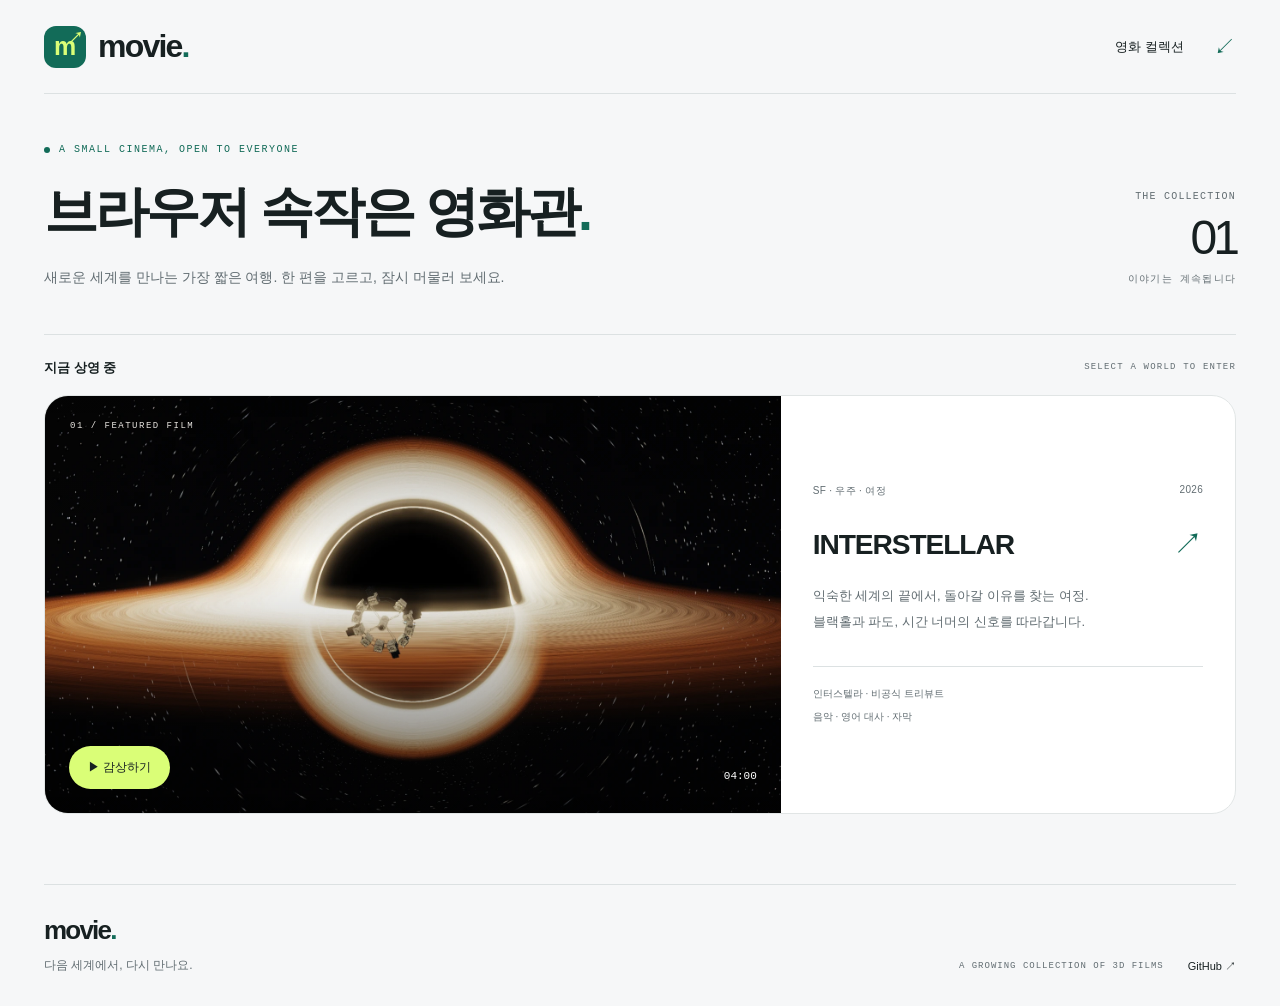
==== index.html @ a38c3e25 "Add movie catalogue and Interstellar with six Suno scores and Gemini dialogue" ====
<!doctype html>
<html lang="ko">
<head>
<meta charset="utf-8"><meta name="viewport" content="width=device-width,initial-scale=1">
<meta name="theme-color" content="#f6f7f8"><meta name="description" content="브라우저에서 만나는 작은 영화관. 음악과 이야기로 완성한 3D 영화 컬렉션.">
<meta property="og:title" content="MOVIE — 브라우저 속 작은 영화관"><meta property="og:description" content="첫 번째 상영작, INTERSTELLAR. 익숙한 세계의 끝에서 돌아갈 이유를 찾는 4분의 여정."><meta property="og:type" content="website">
<meta property="og:image" content="https://alibowbow.github.io/movie/assets/interstellar-preview.webp">
<title>MOVIE — 브라우저 속 작은 영화관</title>
<link rel="icon" href="assets/favicon.svg" type="image/svg+xml"><link rel="stylesheet" href="assets/styles.css">
<script src="assets/movies.js" defer></script><script src="assets/catalog.js" defer></script>
</head>
<body>
<a class="skip" href="#collection">상영작으로 건너뛰기</a>
<header class="header wrap"><a class="brand" href="./" aria-label="MOVIE 홈"><span class="brand-mark" aria-hidden="true">m<span>↗</span></span><strong>movie<span class="brand-dot">.</span></strong></a><a class="nav-link" href="#collection">영화 컬렉션 <span aria-hidden="true">↙</span></a></header>
<main class="wrap">
<section class="intro" aria-labelledby="title"><div><p class="eyebrow"><span class="status-dot"></span> A SMALL CINEMA, OPEN TO EVERYONE</p><h1 id="title">브라우저 속<br>작은 영화관<span class="title-dot">.</span></h1><p class="intro-copy">새로운 세계를 만나는 가장 짧은 여행.<br class="mobile-break"> 한 편을 고르고, 잠시 머물러 보세요.</p></div><div class="collection-stamp"><span>THE COLLECTION</span><strong id="count">01</strong><span>이야기는 계속됩니다</span></div></section>
<section class="collection" id="collection" aria-label="영화 컬렉션"><div class="section-label"><h2>지금 상영 중</h2><span>SELECT A WORLD TO ENTER</span></div><div id="cards" class="cards">
<article class="movie-card"><a class="movie-link" href="interstellar/"><div class="preview"><img src="assets/interstellar-preview.webp" alt="빛나는 가르강튀아 블랙홀을 향하는 우주선의 3D 장면" width="1440" height="810" fetchpriority="high"><span class="preview-label">01 / FEATURED FILM</span><span class="watch"><span aria-hidden="true">▶</span> 감상하기</span><span class="duration">04:00</span></div><div class="card-content"><div class="card-meta"><span>SF · 우주 · 여정</span><span>2026</span></div><div class="card-heading"><h3>INTERSTELLAR</h3><span class="card-arrow" aria-hidden="true">↗</span></div><p>익숙한 세계의 끝에서, 돌아갈 이유를 찾는 여정.<br>블랙홀과 파도, 시간 너머의 신호를 따라갑니다.</p><div class="card-foot"><span>인터스텔라 · 비공식 트리뷰트</span><span>음악 · 영어 대사 · 자막</span></div></div></a></article>
</div></section>
<footer class="footer"><div><a class="brand footer-brand" href="./"><strong>movie<span class="brand-dot">.</span></strong></a><p>다음 세계에서, 다시 만나요.</p></div><div class="footer-links"><span>A GROWING COLLECTION OF 3D FILMS</span><a href="https://github.com/alibowbow/movie" target="_blank" rel="noopener noreferrer">GitHub ↗</a></div></footer>
</main>
</body></html>
---- assets/styles.css ----
:root{color-scheme:light;--paper:#f6f7f8;--ink:#172021;--muted:#626d72;--green:#126b58;--lime:#dafe77;--line:#dce1e2}*{box-sizing:border-box}html{scroll-behavior:smooth;scroll-padding-top:30px}body{margin:0;background:var(--paper);color:var(--ink);font-family:Arial,"Malgun Gothic",sans-serif;-webkit-font-smoothing:antialiased}a{color:inherit;text-decoration:none}a:focus-visible{outline:3px solid var(--green);outline-offset:6px}.wrap{width:min(1512px,calc(100% - 88px));margin:auto}.skip{position:fixed;left:20px;top:-100px;z-index:10;background:var(--lime);padding:14px}.skip:focus{top:20px}.header{display:flex;align-items:center;justify-content:space-between;height:110px;border-bottom:1px solid var(--line)}.brand{display:inline-flex;align-items:center;gap:12px}.brand strong{font-size:32px;letter-spacing:-1.8px;font-weight:800}.brand-dot{color:var(--green)}.brand-mark{position:relative;display:grid;place-items:center;width:42px;height:42px;border-radius:12px;background:var(--green);color:var(--lime);font-weight:800;font-size:25px;line-height:1}.brand-mark span{font-size:15px;position:absolute;top:4px;right:3px}.nav-link{font-size:13px;display:flex;gap:30px;align-items:center}.nav-link span{font-size:22px;color:var(--green)}.intro{display:flex;justify-content:space-between;align-items:flex-end;padding:62px 0 57px}.eyebrow{display:flex;gap:9px;align-items:center;font:10px/1.5 monospace;letter-spacing:1.5px;color:var(--green);margin:0 0 23px}.status-dot{width:6px;height:6px;border-radius:100%;background:var(--green)}h1{font-size:clamp(42px,4.8vw,72px);line-height:1.16;letter-spacing:-4px;font-weight:650;margin:0}.title-dot{color:var(--green)}.intro-copy{font-size:14px;line-height:1.9;color:var(--muted);margin:22px 0 0}.mobile-break{display:none}.collection-stamp{display:flex;flex-direction:column;align-items:flex-end;gap:10px;padding-bottom:4px}.collection-stamp span{font:10px/1.5 monospace;letter-spacing:1.2px;color:var(--muted)}.collection-stamp strong{font-size:62px;font-weight:400;letter-spacing:-4px;line-height:1}.section-label{display:flex;align-items:center;justify-content:space-between;margin-bottom:18px;padding-top:24px;border-top:1px solid var(--line)}.section-label h2{font-size:13px;font-weight:600;margin:0}.section-label>span{font:9px/1.5 monospace;letter-spacing:1.2px;color:var(--muted)}.cards{display:grid;grid-template-columns:repeat(2,minmax(0,1fr));gap:28px}.movie-card{background:white;border:1px solid #e1e5e5;border-radius:24px;overflow:hidden;transition:transform .35s,box-shadow .35s;animation:arrive .8s .15s both}.movie-card:only-child{grid-column:1/-1}.movie-card:only-child .movie-link{display:grid;grid-template-columns:minmax(0,1.62fr) minmax(310px,1fr)}.movie-card:hover,.movie-card:focus-within{transform:translateY(-4px);box-shadow:0 16px 45px #1720210c}.movie-link{display:block;height:100%}.preview{position:relative;aspect-ratio:16/9;overflow:hidden;background:#080b10}.movie-card:only-child .preview{aspect-ratio:auto;min-height:350px}.preview:after{content:"";position:absolute;inset:0;background:linear-gradient(180deg,#0005,transparent 40%,#0008);pointer-events:none}.preview img{width:100%;height:100%;object-fit:cover;display:block;transition:transform 1s cubic-bezier(.2,.8,.2,1)}.movie-link:hover .preview img,.movie-link:focus-visible .preview img{transform:scale(1.045)}.preview-label{position:absolute;z-index:1;left:25px;top:24px;color:#e7e4df;font:9px/1.5 monospace;letter-spacing:1.5px}.watch{position:absolute;z-index:1;left:24px;bottom:24px;color:var(--ink);background:var(--lime);border-radius:100px;padding:13px 19px;font-size:12px;display:flex;gap:10px;align-items:center;transition:background .2s}.watch span{font-size:10px}.movie-link:hover .watch{background:#e8ffad}.duration{position:absolute;z-index:1;right:24px;bottom:28px;color:white;font:11px/1.5 monospace}.card-content{padding:29px 32px;display:flex;flex-direction:column;justify-content:center}.card-meta{display:flex;justify-content:space-between;color:var(--muted);font-size:10px;letter-spacing:.3px}.card-heading{display:flex;justify-content:space-between;align-items:center;gap:12px;margin:26px 0 18px}.card-heading h3{font-size:clamp(22px,2.2vw,36px);line-height:1.15;letter-spacing:-1.1px;margin:0;font-weight:600}.card-arrow{font-size:30px;font-weight:300;color:var(--green);transition:transform .3s}.movie-link:hover .card-arrow{transform:translate(3px,-3px)}.card-content p{color:var(--muted);font-size:13px;line-height:1.95;margin:0}.card-foot{display:flex;flex-direction:column;gap:9px;margin-top:32px;padding-top:20px;border-top:1px solid var(--line);font-size:10px;color:var(--muted)}.footer{margin:70px 0 0;padding:30px 0 32px;border-top:1px solid var(--line);display:flex;justify-content:space-between;align-items:flex-end}.footer-brand strong{font-size:26px}.footer p{font-size:12px;color:var(--muted);margin:11px 0 0}.footer-links{display:flex;align-items:center;gap:24px;font-size:11px}.footer-links span{font:9px monospace;letter-spacing:1px;color:var(--muted)}.intro>div{animation:arrive .7s both}@keyframes arrive{from{opacity:0;transform:translateY(15px)}to{opacity:1;transform:translateY(0)}}@media(min-width:1600px){.movie-card:only-child .preview{min-height:430px}}@media(max-width:1000px){.wrap{width:calc(100% - 48px)}.movie-card:only-child .movie-link{grid-template-columns:1.3fr 1fr}.card-content{padding:25px}.card-heading h3{font-size:25px}.movie-card:only-child .preview{min-height:330px}.card-foot{margin-top:24px}.footer-links span{display:none}}@media(max-width:700px){.wrap{width:calc(100% - 32px)}.header{height:80px}.brand strong{font-size:28px}.brand-mark{width:35px;height:35px;border-radius:10px;font-size:22px}.nav-link{font-size:11px;gap:14px}.intro{padding:42px 0 35px;align-items:flex-end;gap:10px}.eyebrow{font-size:8px;letter-spacing:.3px;gap:7px;margin-bottom:19px}h1{font-size:43px;letter-spacing:-2.5px}.intro-copy{font-size:12px;line-height:1.9;margin-top:19px}.mobile-break{display:block}.collection-stamp{padding-bottom:5px;gap:7px}.collection-stamp strong{font-size:40px;letter-spacing:-2px}.collection-stamp span{font-size:7px;letter-spacing:.4px}.collection-stamp span:last-child{display:none}.section-label{padding-top:20px;margin-bottom:15px}.section-label>span{font-size:7px;letter-spacing:.5px}.cards{grid-template-columns:1fr;gap:24px}.movie-card{border-radius:19px}.movie-card:only-child .movie-link{display:block}.movie-card:only-child .preview{min-height:0;aspect-ratio:16/10}.preview-label{top:20px;left:20px;font-size:8px}.watch{left:19px;bottom:18px;padding:11px 16px;font-size:11px}.duration{bottom:23px;right:20px}.card-content{padding:24px}.card-heading{margin:22px 0 14px}.card-heading h3{font-size:29px}.card-content p{font-size:12px}.card-foot{font-size:9px;gap:8px;padding-top:18px}.footer{margin-top:42px;padding:25px 0;gap:20px}.footer p{font-size:10px}.footer-links{font-size:10px}}@media(prefers-reduced-motion:reduce){html{scroll-behavior:auto}*,*:before,*:after{animation:none!important;transition:none!important;transform:none!important}}

@media(min-width:701px){.intro h1 br{display:none}.intro{padding:48px 0 43px}h1{font-size:clamp(39px,4.2vw,64px);letter-spacing:-3px}.header{height:94px}.collection-stamp strong{font-size:48px}}
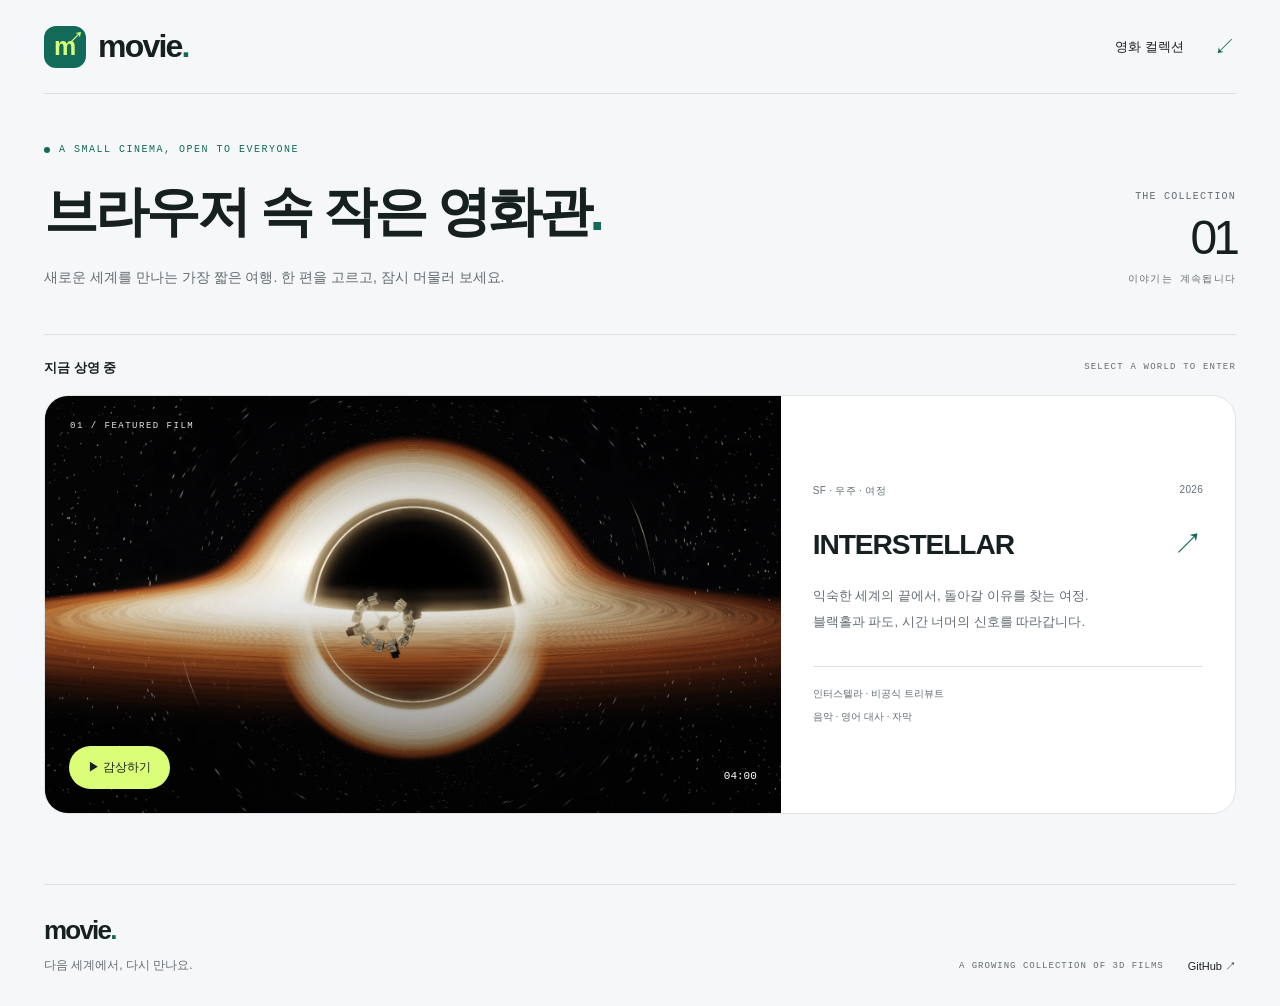
==== commit af3b470e: "Preserve Korean heading spacing on desktop" ====
--- a/index.html
+++ b/index.html
@@ -13,7 +13,7 @@
 <a class="skip" href="#collection">상영작으로 건너뛰기</a>
 <header class="header wrap"><a class="brand" href="./" aria-label="MOVIE 홈"><span class="brand-mark" aria-hidden="true">m<span>↗</span></span><strong>movie<span class="brand-dot">.</span></strong></a><a class="nav-link" href="#collection">영화 컬렉션 <span aria-hidden="true">↙</span></a></header>
 <main class="wrap">
-<section class="intro" aria-labelledby="title"><div><p class="eyebrow"><span class="status-dot"></span> A SMALL CINEMA, OPEN TO EVERYONE</p><h1 id="title">브라우저 속<br>작은 영화관<span class="title-dot">.</span></h1><p class="intro-copy">새로운 세계를 만나는 가장 짧은 여행.<br class="mobile-break"> 한 편을 고르고, 잠시 머물러 보세요.</p></div><div class="collection-stamp"><span>THE COLLECTION</span><strong id="count">01</strong><span>이야기는 계속됩니다</span></div></section>
+<section class="intro" aria-labelledby="title"><div><p class="eyebrow"><span class="status-dot"></span> A SMALL CINEMA, OPEN TO EVERYONE</p><h1 id="title">브라우저 속 <br>작은 영화관<span class="title-dot">.</span></h1><p class="intro-copy">새로운 세계를 만나는 가장 짧은 여행.<br class="mobile-break"> 한 편을 고르고, 잠시 머물러 보세요.</p></div><div class="collection-stamp"><span>THE COLLECTION</span><strong id="count">01</strong><span>이야기는 계속됩니다</span></div></section>
 <section class="collection" id="collection" aria-label="영화 컬렉션"><div class="section-label"><h2>지금 상영 중</h2><span>SELECT A WORLD TO ENTER</span></div><div id="cards" class="cards">
 <article class="movie-card"><a class="movie-link" href="interstellar/"><div class="preview"><img src="assets/interstellar-preview.webp" alt="빛나는 가르강튀아 블랙홀을 향하는 우주선의 3D 장면" width="1440" height="810" fetchpriority="high"><span class="preview-label">01 / FEATURED FILM</span><span class="watch"><span aria-hidden="true">▶</span> 감상하기</span><span class="duration">04:00</span></div><div class="card-content"><div class="card-meta"><span>SF · 우주 · 여정</span><span>2026</span></div><div class="card-heading"><h3>INTERSTELLAR</h3><span class="card-arrow" aria-hidden="true">↗</span></div><p>익숙한 세계의 끝에서, 돌아갈 이유를 찾는 여정.<br>블랙홀과 파도, 시간 너머의 신호를 따라갑니다.</p><div class="card-foot"><span>인터스텔라 · 비공식 트리뷰트</span><span>음악 · 영어 대사 · 자막</span></div></div></a></article>
 </div></section>
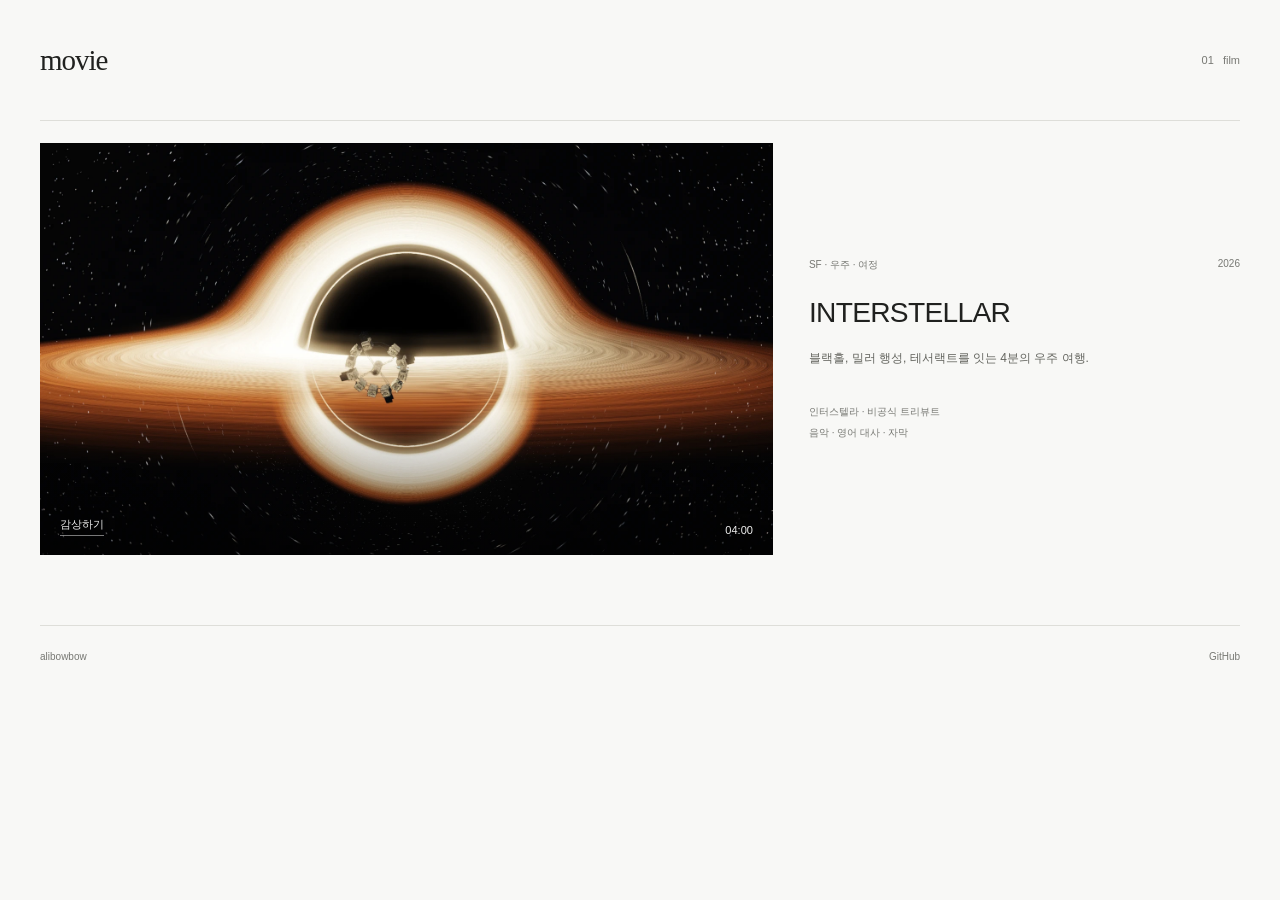
==== commit 942d0dc5: "Refine movie catalogue, revoice Cooper, add Suno wave effect and reduce playback load" ====
--- a/index.html
+++ b/index.html
@@ -1,22 +1,22 @@
-<!doctype html>
-<html lang="ko">
-<head>
-<meta charset="utf-8"><meta name="viewport" content="width=device-width,initial-scale=1">
-<meta name="theme-color" content="#f6f7f8"><meta name="description" content="브라우저에서 만나는 작은 영화관. 음악과 이야기로 완성한 3D 영화 컬렉션.">
-<meta property="og:title" content="MOVIE — 브라우저 속 작은 영화관"><meta property="og:description" content="첫 번째 상영작, INTERSTELLAR. 익숙한 세계의 끝에서 돌아갈 이유를 찾는 4분의 여정."><meta property="og:type" content="website">
-<meta property="og:image" content="https://alibowbow.github.io/movie/assets/interstellar-preview.webp">
-<title>MOVIE — 브라우저 속 작은 영화관</title>
-<link rel="icon" href="assets/favicon.svg" type="image/svg+xml"><link rel="stylesheet" href="assets/styles.css">
-<script src="assets/movies.js" defer></script><script src="assets/catalog.js" defer></script>
-</head>
-<body>
-<a class="skip" href="#collection">상영작으로 건너뛰기</a>
-<header class="header wrap"><a class="brand" href="./" aria-label="MOVIE 홈"><span class="brand-mark" aria-hidden="true">m<span>↗</span></span><strong>movie<span class="brand-dot">.</span></strong></a><a class="nav-link" href="#collection">영화 컬렉션 <span aria-hidden="true">↙</span></a></header>
-<main class="wrap">
-<section class="intro" aria-labelledby="title"><div><p class="eyebrow"><span class="status-dot"></span> A SMALL CINEMA, OPEN TO EVERYONE</p><h1 id="title">브라우저 속 <br>작은 영화관<span class="title-dot">.</span></h1><p class="intro-copy">새로운 세계를 만나는 가장 짧은 여행.<br class="mobile-break"> 한 편을 고르고, 잠시 머물러 보세요.</p></div><div class="collection-stamp"><span>THE COLLECTION</span><strong id="count">01</strong><span>이야기는 계속됩니다</span></div></section>
-<section class="collection" id="collection" aria-label="영화 컬렉션"><div class="section-label"><h2>지금 상영 중</h2><span>SELECT A WORLD TO ENTER</span></div><div id="cards" class="cards">
-<article class="movie-card"><a class="movie-link" href="interstellar/"><div class="preview"><img src="assets/interstellar-preview.webp" alt="빛나는 가르강튀아 블랙홀을 향하는 우주선의 3D 장면" width="1440" height="810" fetchpriority="high"><span class="preview-label">01 / FEATURED FILM</span><span class="watch"><span aria-hidden="true">▶</span> 감상하기</span><span class="duration">04:00</span></div><div class="card-content"><div class="card-meta"><span>SF · 우주 · 여정</span><span>2026</span></div><div class="card-heading"><h3>INTERSTELLAR</h3><span class="card-arrow" aria-hidden="true">↗</span></div><p>익숙한 세계의 끝에서, 돌아갈 이유를 찾는 여정.<br>블랙홀과 파도, 시간 너머의 신호를 따라갑니다.</p><div class="card-foot"><span>인터스텔라 · 비공식 트리뷰트</span><span>음악 · 영어 대사 · 자막</span></div></div></a></article>
-</div></section>
-<footer class="footer"><div><a class="brand footer-brand" href="./"><strong>movie<span class="brand-dot">.</span></strong></a><p>다음 세계에서, 다시 만나요.</p></div><div class="footer-links"><span>A GROWING COLLECTION OF 3D FILMS</span><a href="https://github.com/alibowbow/movie" target="_blank" rel="noopener noreferrer">GitHub ↗</a></div></footer>
-</main>
-</body></html>
+<!doctype html>
+<html lang="ko">
+<head>
+<meta charset="utf-8"><meta name="viewport" content="width=device-width,initial-scale=1">
+<meta name="theme-color" content="#f6f7f8"><meta name="description" content="3D 단편 영화 모음.">
+<meta property="og:title" content="Movie"><meta property="og:description" content="첫 번째 상영작, INTERSTELLAR. 익숙한 세계의 끝에서 돌아갈 이유를 찾는 4분의 여정."><meta property="og:type" content="website">
+<meta property="og:image" content="https://alibowbow.github.io/movie/assets/interstellar-preview.webp">
+<title>Movie</title>
+<link rel="icon" href="assets/favicon.svg" type="image/svg+xml"><link rel="stylesheet" href="assets/styles.css">
+<script src="assets/movies.js" defer></script><script src="assets/catalog.js" defer></script>
+</head>
+<body>
+<a class="skip" href="#collection">상영작으로 건너뛰기</a>
+<header class="header wrap"><a class="brand" href="./" aria-label="Movie 홈">movie</a><span class="archive-count"><span id="count">01</span> film</span></header>
+<main class="wrap">
+
+<section class="collection" id="collection" aria-label="영화 컬렉션"><h1 class="sr-only">영화 목록</h1><div id="cards" class="cards">
+<article class="movie-card"><a class="movie-link" href="interstellar/"><div class="preview"><img src="assets/interstellar-preview.webp" alt="빛나는 가르강튀아 블랙홀을 향하는 우주선의 3D 장면" width="1440" height="810" fetchpriority="high"><span class="watch">감상하기</span><span class="duration">04:00</span></div><div class="card-content"><div class="card-meta"><span>SF · 우주 · 여정</span><span>2026</span></div><div class="card-heading"><h3>INTERSTELLAR</h3></div><p>블랙홀, 밀러 행성, 테서랙트를 잇는 4분의 우주 여행.</p><div class="card-foot"><span>인터스텔라 · 비공식 트리뷰트</span><span>음악 · 영어 대사 · 자막</span></div></div></a></article>
+</div></section>
+<footer class="footer"><span>alibowbow</span><a href="https://github.com/alibowbow/movie" target="_blank" rel="noopener noreferrer">GitHub</a></footer>
+</main>
+</body></html>
--- a/assets/styles.css
+++ b/assets/styles.css
@@ -1,3 +1 @@
-:root{color-scheme:light;--paper:#f6f7f8;--ink:#172021;--muted:#626d72;--green:#126b58;--lime:#dafe77;--line:#dce1e2}*{box-sizing:border-box}html{scroll-behavior:smooth;scroll-padding-top:30px}body{margin:0;background:var(--paper);color:var(--ink);font-family:Arial,"Malgun Gothic",sans-serif;-webkit-font-smoothing:antialiased}a{color:inherit;text-decoration:none}a:focus-visible{outline:3px solid var(--green);outline-offset:6px}.wrap{width:min(1512px,calc(100% - 88px));margin:auto}.skip{position:fixed;left:20px;top:-100px;z-index:10;background:var(--lime);padding:14px}.skip:focus{top:20px}.header{display:flex;align-items:center;justify-content:space-between;height:110px;border-bottom:1px solid var(--line)}.brand{display:inline-flex;align-items:center;gap:12px}.brand strong{font-size:32px;letter-spacing:-1.8px;font-weight:800}.brand-dot{color:var(--green)}.brand-mark{position:relative;display:grid;place-items:center;width:42px;height:42px;border-radius:12px;background:var(--green);color:var(--lime);font-weight:800;font-size:25px;line-height:1}.brand-mark span{font-size:15px;position:absolute;top:4px;right:3px}.nav-link{font-size:13px;display:flex;gap:30px;align-items:center}.nav-link span{font-size:22px;color:var(--green)}.intro{display:flex;justify-content:space-between;align-items:flex-end;padding:62px 0 57px}.eyebrow{display:flex;gap:9px;align-items:center;font:10px/1.5 monospace;letter-spacing:1.5px;color:var(--green);margin:0 0 23px}.status-dot{width:6px;height:6px;border-radius:100%;background:var(--green)}h1{font-size:clamp(42px,4.8vw,72px);line-height:1.16;letter-spacing:-4px;font-weight:650;margin:0}.title-dot{color:var(--green)}.intro-copy{font-size:14px;line-height:1.9;color:var(--muted);margin:22px 0 0}.mobile-break{display:none}.collection-stamp{display:flex;flex-direction:column;align-items:flex-end;gap:10px;padding-bottom:4px}.collection-stamp span{font:10px/1.5 monospace;letter-spacing:1.2px;color:var(--muted)}.collection-stamp strong{font-size:62px;font-weight:400;letter-spacing:-4px;line-height:1}.section-label{display:flex;align-items:center;justify-content:space-between;margin-bottom:18px;padding-top:24px;border-top:1px solid var(--line)}.section-label h2{font-size:13px;font-weight:600;margin:0}.section-label>span{font:9px/1.5 monospace;letter-spacing:1.2px;color:var(--muted)}.cards{display:grid;grid-template-columns:repeat(2,minmax(0,1fr));gap:28px}.movie-card{background:white;border:1px solid #e1e5e5;border-radius:24px;overflow:hidden;transition:transform .35s,box-shadow .35s;animation:arrive .8s .15s both}.movie-card:only-child{grid-column:1/-1}.movie-card:only-child .movie-link{display:grid;grid-template-columns:minmax(0,1.62fr) minmax(310px,1fr)}.movie-card:hover,.movie-card:focus-within{transform:translateY(-4px);box-shadow:0 16px 45px #1720210c}.movie-link{display:block;height:100%}.preview{position:relative;aspect-ratio:16/9;overflow:hidden;background:#080b10}.movie-card:only-child .preview{aspect-ratio:auto;min-height:350px}.preview:after{content:"";position:absolute;inset:0;background:linear-gradient(180deg,#0005,transparent 40%,#0008);pointer-events:none}.preview img{width:100%;height:100%;object-fit:cover;display:block;transition:transform 1s cubic-bezier(.2,.8,.2,1)}.movie-link:hover .preview img,.movie-link:focus-visible .preview img{transform:scale(1.045)}.preview-label{position:absolute;z-index:1;left:25px;top:24px;color:#e7e4df;font:9px/1.5 monospace;letter-spacing:1.5px}.watch{position:absolute;z-index:1;left:24px;bottom:24px;color:var(--ink);background:var(--lime);border-radius:100px;padding:13px 19px;font-size:12px;display:flex;gap:10px;align-items:center;transition:background .2s}.watch span{font-size:10px}.movie-link:hover .watch{background:#e8ffad}.duration{position:absolute;z-index:1;right:24px;bottom:28px;color:white;font:11px/1.5 monospace}.card-content{padding:29px 32px;display:flex;flex-direction:column;justify-content:center}.card-meta{display:flex;justify-content:space-between;color:var(--muted);font-size:10px;letter-spacing:.3px}.card-heading{display:flex;justify-content:space-between;align-items:center;gap:12px;margin:26px 0 18px}.card-heading h3{font-size:clamp(22px,2.2vw,36px);line-height:1.15;letter-spacing:-1.1px;margin:0;font-weight:600}.card-arrow{font-size:30px;font-weight:300;color:var(--green);transition:transform .3s}.movie-link:hover .card-arrow{transform:translate(3px,-3px)}.card-content p{color:var(--muted);font-size:13px;line-height:1.95;margin:0}.card-foot{display:flex;flex-direction:column;gap:9px;margin-top:32px;padding-top:20px;border-top:1px solid var(--line);font-size:10px;color:var(--muted)}.footer{margin:70px 0 0;padding:30px 0 32px;border-top:1px solid var(--line);display:flex;justify-content:space-between;align-items:flex-end}.footer-brand strong{font-size:26px}.footer p{font-size:12px;color:var(--muted);margin:11px 0 0}.footer-links{display:flex;align-items:center;gap:24px;font-size:11px}.footer-links span{font:9px monospace;letter-spacing:1px;color:var(--muted)}.intro>div{animation:arrive .7s both}@keyframes arrive{from{opacity:0;transform:translateY(15px)}to{opacity:1;transform:translateY(0)}}@media(min-width:1600px){.movie-card:only-child .preview{min-height:430px}}@media(max-width:1000px){.wrap{width:calc(100% - 48px)}.movie-card:only-child .movie-link{grid-template-columns:1.3fr 1fr}.card-content{padding:25px}.card-heading h3{font-size:25px}.movie-card:only-child .preview{min-height:330px}.card-foot{margin-top:24px}.footer-links span{display:none}}@media(max-width:700px){.wrap{width:calc(100% - 32px)}.header{height:80px}.brand strong{font-size:28px}.brand-mark{width:35px;height:35px;border-radius:10px;font-size:22px}.nav-link{font-size:11px;gap:14px}.intro{padding:42px 0 35px;align-items:flex-end;gap:10px}.eyebrow{font-size:8px;letter-spacing:.3px;gap:7px;margin-bottom:19px}h1{font-size:43px;letter-spacing:-2.5px}.intro-copy{font-size:12px;line-height:1.9;margin-top:19px}.mobile-break{display:block}.collection-stamp{padding-bottom:5px;gap:7px}.collection-stamp strong{font-size:40px;letter-spacing:-2px}.collection-stamp span{font-size:7px;letter-spacing:.4px}.collection-stamp span:last-child{display:none}.section-label{padding-top:20px;margin-bottom:15px}.section-label>span{font-size:7px;letter-spacing:.5px}.cards{grid-template-columns:1fr;gap:24px}.movie-card{border-radius:19px}.movie-card:only-child .movie-link{display:block}.movie-card:only-child .preview{min-height:0;aspect-ratio:16/10}.preview-label{top:20px;left:20px;font-size:8px}.watch{left:19px;bottom:18px;padding:11px 16px;font-size:11px}.duration{bottom:23px;right:20px}.card-content{padding:24px}.card-heading{margin:22px 0 14px}.card-heading h3{font-size:29px}.card-content p{font-size:12px}.card-foot{font-size:9px;gap:8px;padding-top:18px}.footer{margin-top:42px;padding:25px 0;gap:20px}.footer p{font-size:10px}.footer-links{font-size:10px}}@media(prefers-reduced-motion:reduce){html{scroll-behavior:auto}*,*:before,*:after{animation:none!important;transition:none!important;transform:none!important}}
-
-@media(min-width:701px){.intro h1 br{display:none}.intro{padding:48px 0 43px}h1{font-size:clamp(39px,4.2vw,64px);letter-spacing:-3px}.header{height:94px}.collection-stamp strong{font-size:48px}}
+:root{color-scheme:light;--paper:#f8f8f6;--ink:#20211f;--muted:#777873;--line:#deded9}*{box-sizing:border-box}body{margin:0;background:var(--paper);color:var(--ink);font-family:Arial,"Malgun Gothic",sans-serif;-webkit-font-smoothing:antialiased}a{color:inherit;text-decoration:none}a:focus-visible{outline:2px solid #555;outline-offset:6px}.wrap{width:min(1240px,calc(100% - 80px));margin:auto}.header{height:120px;display:flex;justify-content:space-between;align-items:center}.brand{font:500 29px/1 Georgia,serif;letter-spacing:-1px}.archive-count{font-size:11px;color:var(--muted);font-variant-numeric:tabular-nums}.archive-count>span{margin-right:6px}.skip{position:fixed;left:20px;top:-100px;z-index:10;background:white;padding:14px}.skip:focus{top:20px}.sr-only{position:absolute;width:1px;height:1px;padding:0;margin:-1px;overflow:hidden;clip:rect(0,0,0,0);white-space:nowrap;border:0}.collection{padding-top:22px;border-top:1px solid var(--line)}.cards{display:grid;grid-template-columns:repeat(2,minmax(0,1fr));gap:44px 30px}.movie-card{min-width:0}.movie-link{display:block}.movie-card:only-child{grid-column:1/-1}.movie-card:only-child .movie-link{display:grid;grid-template-columns:minmax(0,1.7fr) minmax(280px,1fr);gap:36px;align-items:center}.preview{position:relative;aspect-ratio:16/9;overflow:hidden;background:#08090a}.preview img{display:block;width:100%;height:100%;object-fit:cover;transition:transform .45s ease}.movie-link:hover img{transform:scale(1.02)}.preview:after{content:"";position:absolute;inset:65% 0 0;background:linear-gradient(transparent,#0007);pointer-events:none}.watch,.duration{position:absolute;z-index:1;bottom:19px;color:#eee;font-size:11px}.watch{left:20px;border-bottom:1px solid #fff7;padding-bottom:3px}.duration{right:20px;font-variant-numeric:tabular-nums}.card-content{padding:22px 0}.card-meta{display:flex;justify-content:space-between;font-size:10px;color:var(--muted)}.card-heading{margin:24px 0 17px}.card-heading h3{font-size:clamp(23px,2.2vw,32px);font-weight:500;letter-spacing:-.7px;margin:0;line-height:1.2}.card-content p{font-size:12px;line-height:1.9;color:#64655f;margin:0;max-width:290px}.card-foot{display:flex;flex-direction:column;gap:7px;font-size:10px;color:var(--muted);margin-top:36px}.footer{display:flex;justify-content:space-between;padding:25px 0;margin-top:70px;border-top:1px solid var(--line);font-size:10px;color:var(--muted)}@media(max-width:900px){.wrap{width:calc(100% - 48px)}.movie-card:only-child .movie-link{grid-template-columns:1.3fr 1fr;gap:26px}.card-heading h3{font-size:25px}.card-foot{margin-top:22px}}@media(max-width:650px){.wrap{width:calc(100% - 36px)}.header{height:89px}.brand{font-size:26px}.collection{padding-top:18px}.cards{grid-template-columns:1fr;gap:30px}.movie-card:only-child .movie-link{display:block}.card-content{padding:23px 0}.card-heading{margin:21px 0 15px}.card-heading h3{font-size:28px}.card-content p{max-width:none}.card-foot{margin-top:24px;flex-direction:row;justify-content:space-between;gap:12px;font-size:9px}.footer{margin-top:35px;padding:22px 0}}@media(prefers-reduced-motion:reduce){*{transition:none!important}.movie-link:hover img{transform:none}}
